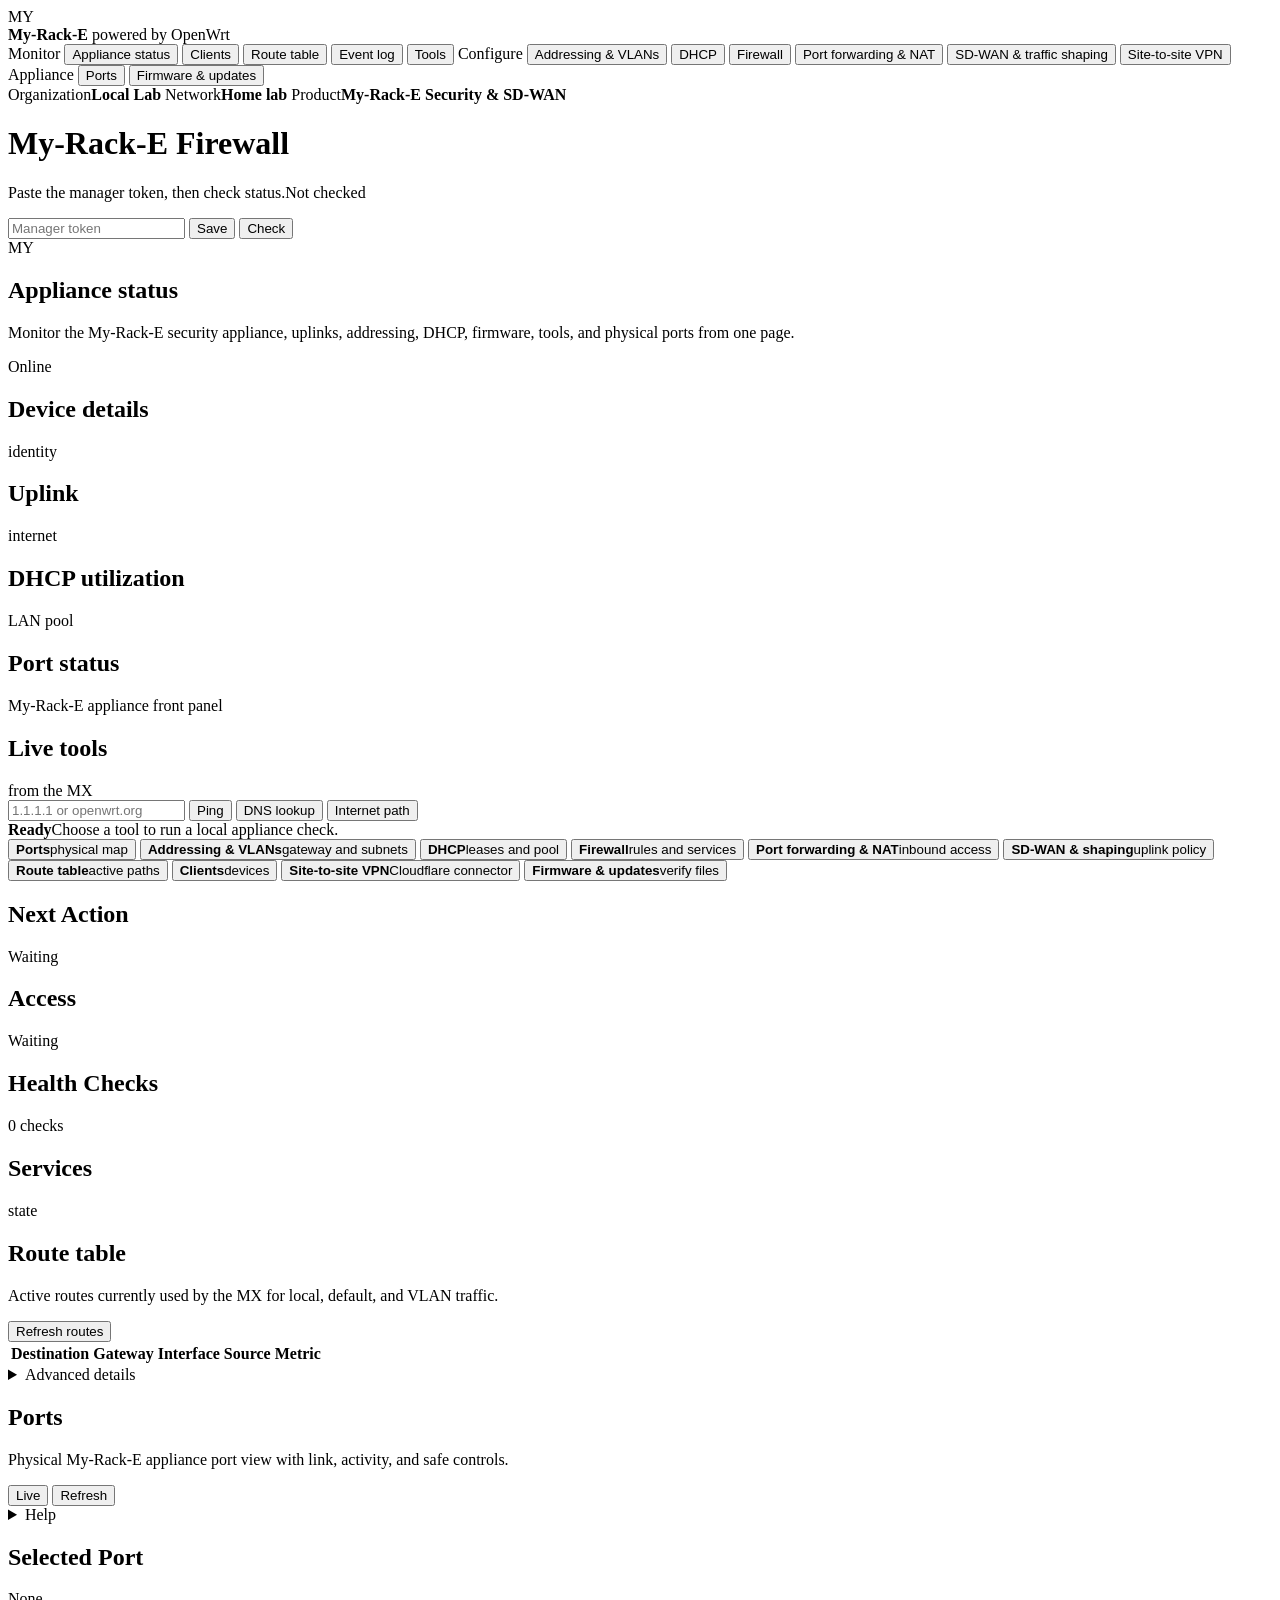
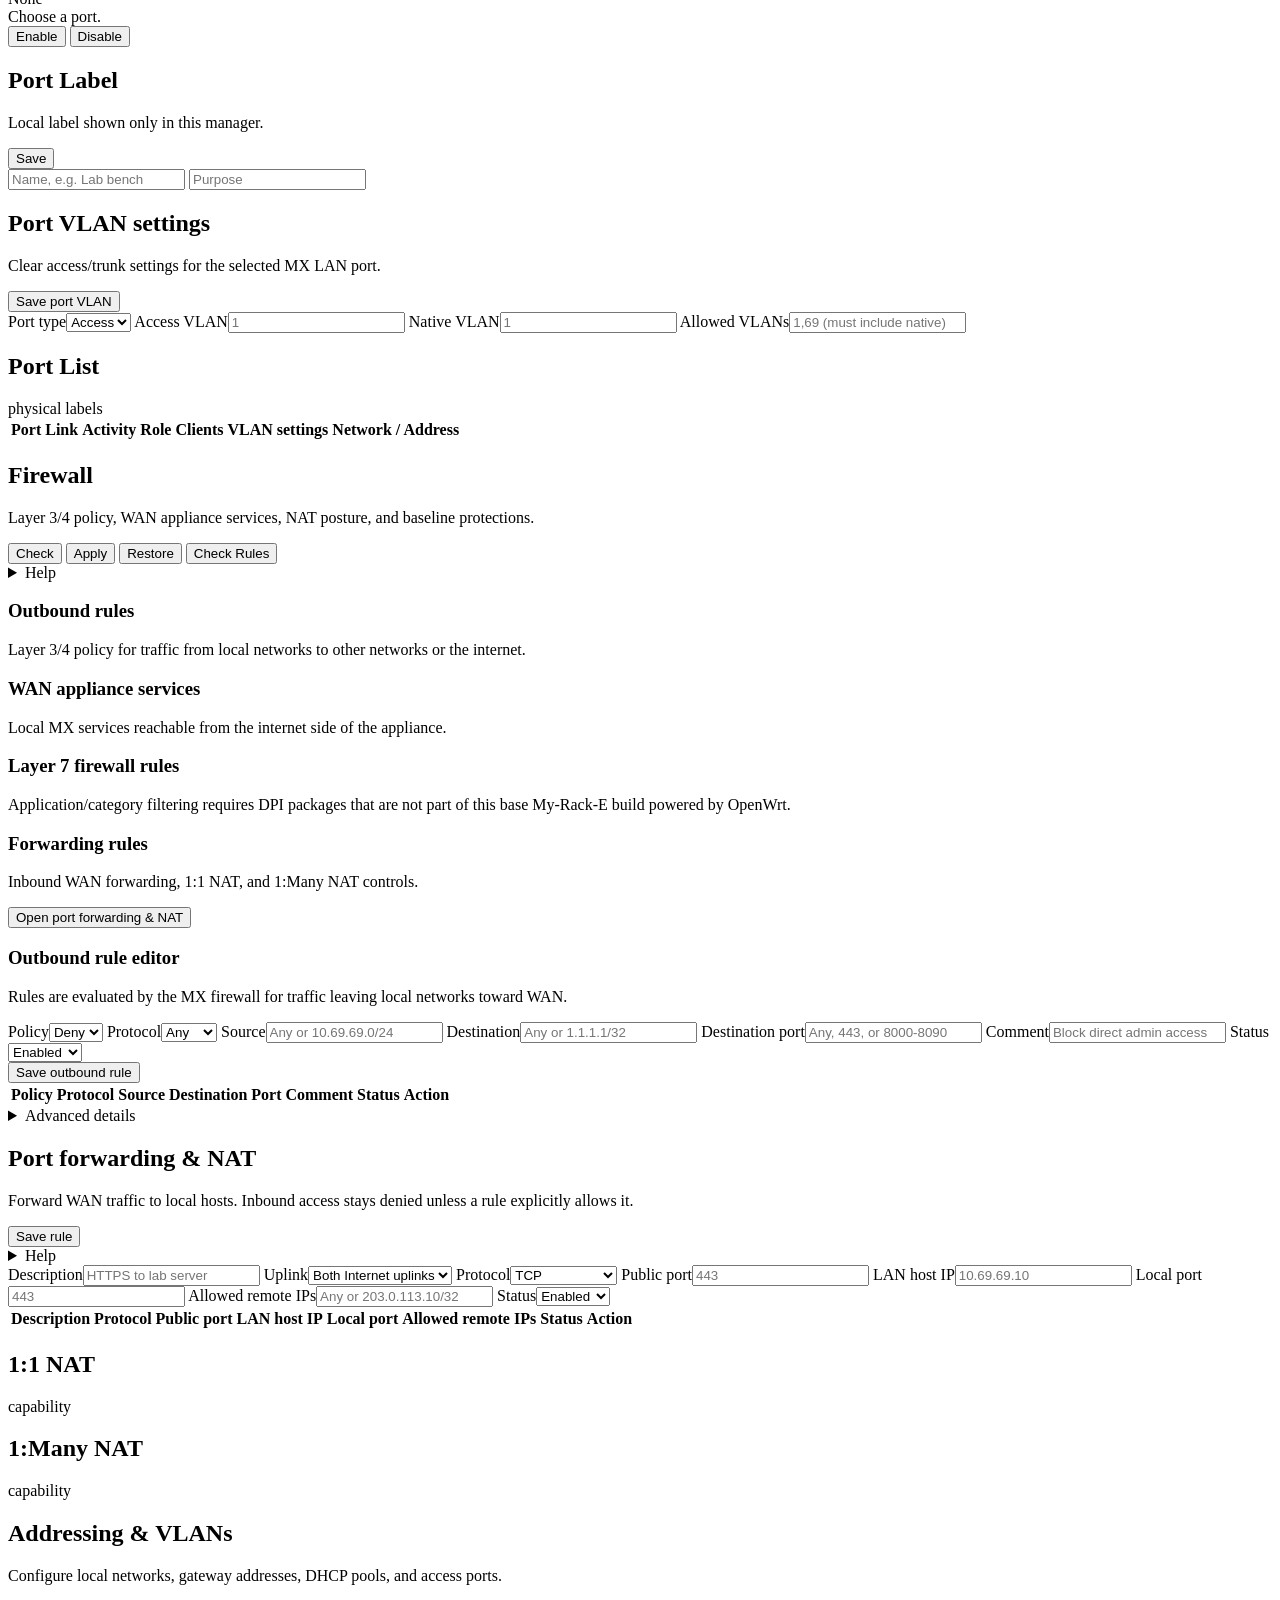
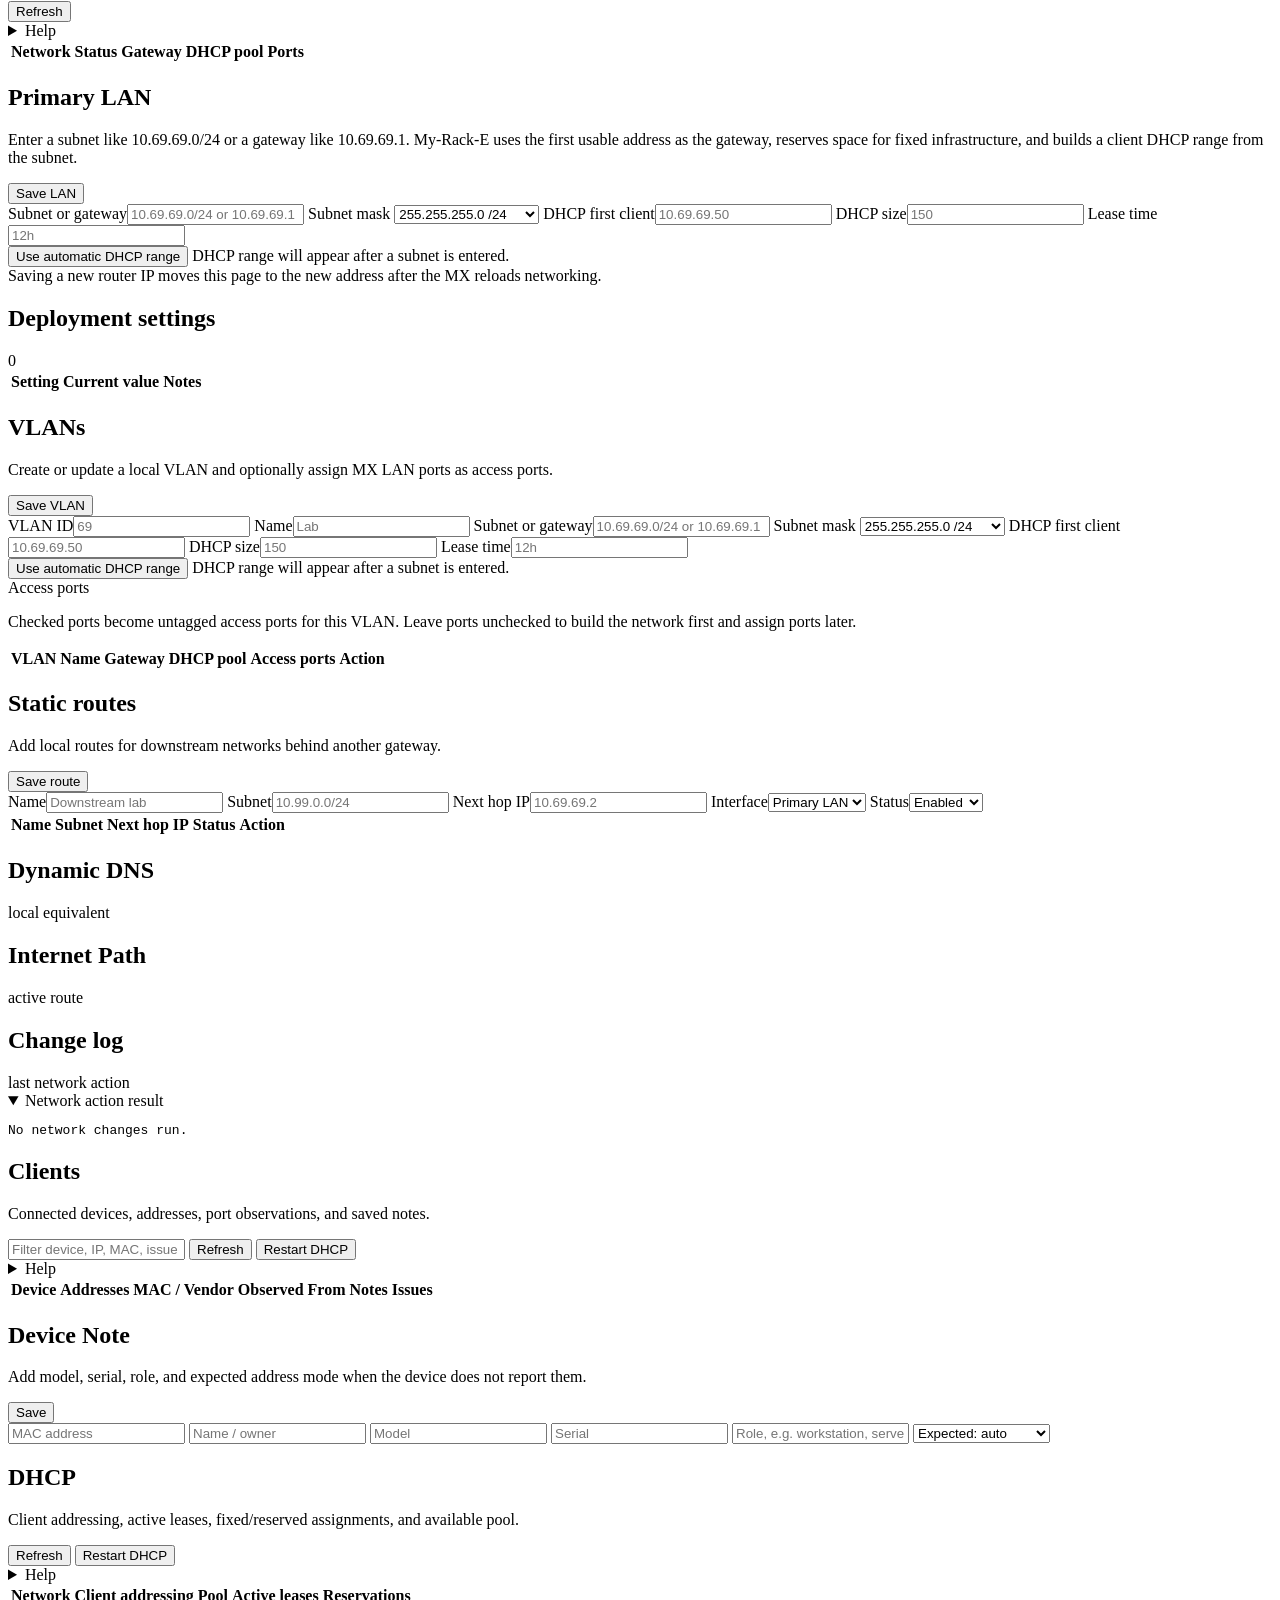
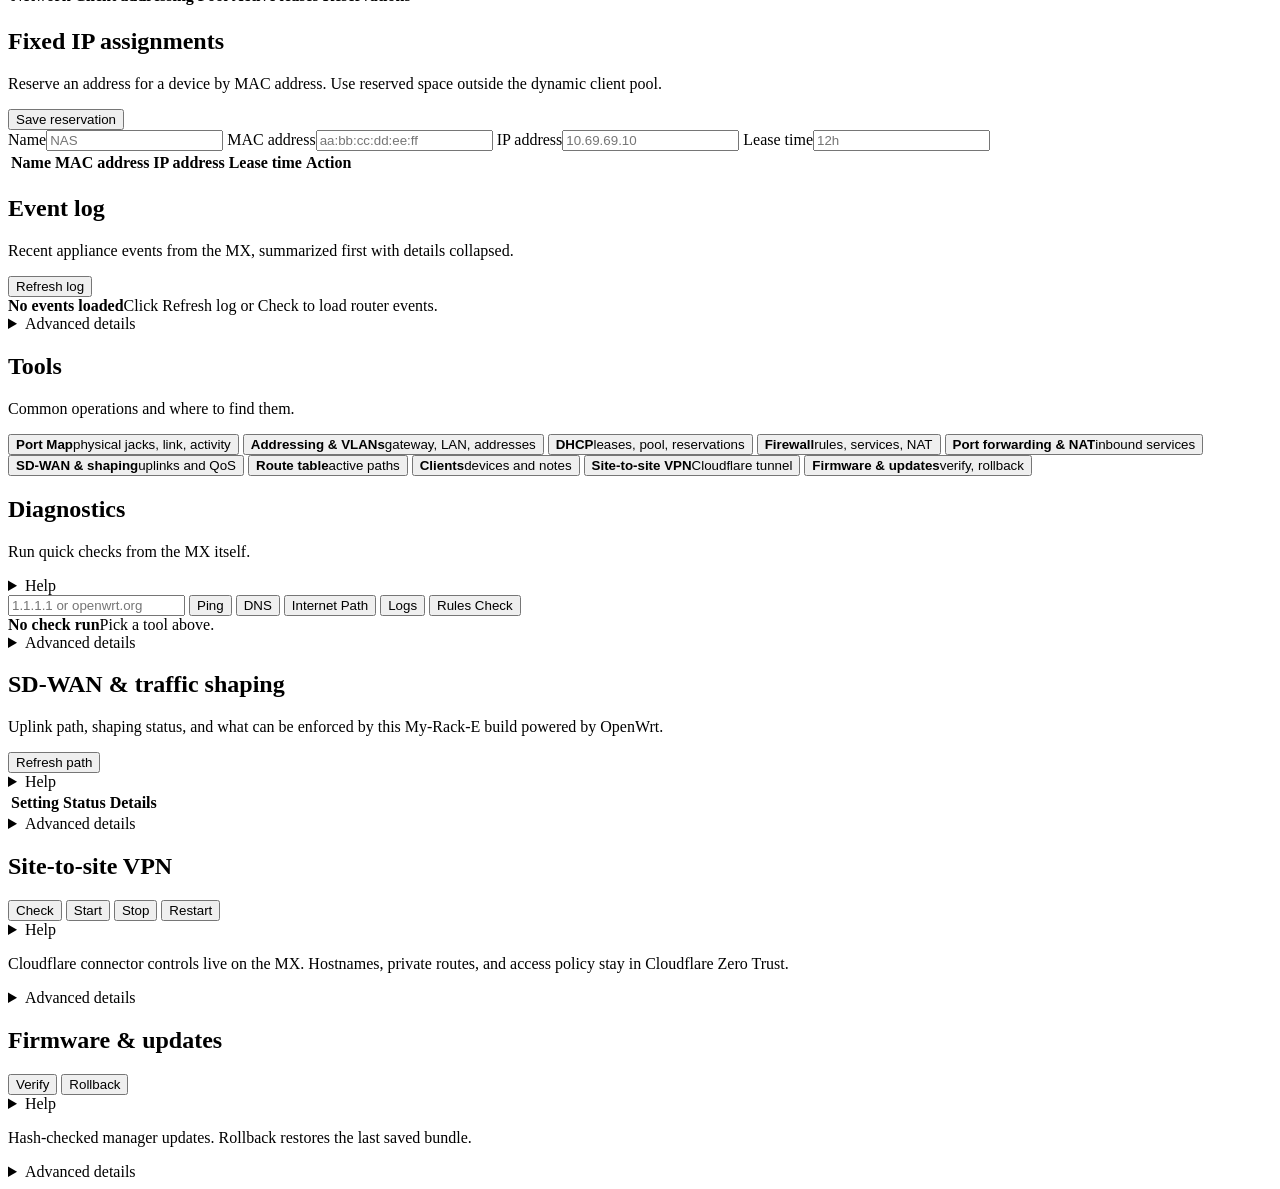
==== router-manager/www/mx65/index.html @ f3bb077c "Add router-hosted dashboard bundle" ====
<!doctype html>
<html lang="en">
  <head>
    <meta charset="utf-8" />
    <meta name="viewport" content="width=device-width, initial-scale=1" />
    <title>My-Rack-E Manager</title>
    <link rel="stylesheet" href="/mx65/styles.css?v=2026.07.28.1" />
  </head>
  <body>
    <div class="shell">
      <aside class="rail">
        <div class="brand">
          <div class="mark">MY</div>
          <div>
            <strong>My-Rack-E</strong>
            <span>powered by OpenWrt</span>
          </div>
        </div>
        <nav>
          <span class="nav-group-label">Monitor</span>
          <button class="nav active" data-panel="overview">Appliance status</button>
          <button class="nav" data-panel="dhcp">Clients</button>
          <button class="nav" data-panel="routeTable">Route table</button>
          <button class="nav" data-panel="eventlog">Event log</button>
          <button class="nav" data-panel="diagnostics">Tools</button>
          <span class="nav-group-label">Configure</span>
          <button class="nav" data-panel="network">Addressing &amp; VLANs</button>
          <button class="nav" data-panel="dhcpConfig">DHCP</button>
          <button class="nav" data-panel="security">Firewall</button>
          <button class="nav" data-panel="nat">Port forwarding &amp; NAT</button>
          <button class="nav" data-panel="traffic">SD-WAN &amp; traffic shaping</button>
          <button class="nav" data-panel="tunnel">Site-to-site VPN</button>
          <span class="nav-group-label">Appliance</span>
          <button class="nav" data-panel="ports">Ports</button>
          <button class="nav" data-panel="manager">Firmware &amp; updates</button>
        </nav>
      </aside>

      <main>
        <header class="topbar">
          <div class="context-stack">
            <div class="context-row" aria-label="Dashboard context">
              <span>Organization</span><strong>Local Lab</strong>
              <span>Network</span><strong>Home lab</strong>
              <span>Product</span><strong>My-Rack-E Security &amp; SD-WAN</strong>
            </div>
            <h1>My-Rack-E Firewall</h1>
            <p><span id="releaseLine">Paste the manager token, then check status.</span><span id="statusMeta">Not checked</span></p>
          </div>
          <div class="auth">
            <input id="tokenInput" type="password" placeholder="Manager token" autocomplete="current-password" />
            <button id="saveTokenBtn">Save</button>
            <button id="refreshBtn" class="primary">Check</button>
          </div>
        </header>

        <section id="toast" class="toast" hidden></section>

        <section class="panel active" data-panel-id="overview">
          <section class="surface appliance-status-head">
            <div class="appliance-identity">
              <div class="appliance-avatar">MY</div>
              <div>
                <h2>Appliance status</h2>
                <p class="note">Monitor the My-Rack-E security appliance, uplinks, addressing, DHCP, firmware, tools, and physical ports from one page.</p>
              </div>
              <span class="status-pill ok">Online</span>
            </div>
          </section>
          <section id="healthGrid" class="health-grid"></section>
          <section class="dashboard-grid">
            <article class="surface">
              <div class="surface-head"><h2>Device details</h2><span>identity</span></div>
              <div id="deviceSummary" class="summary"></div>
            </article>
            <article class="surface">
              <div class="surface-head"><h2>Uplink</h2><span>internet</span></div>
              <div id="uplinkSummary" class="summary"></div>
            </article>
            <article class="surface">
              <div class="surface-head"><h2>DHCP utilization</h2><span>LAN pool</span></div>
              <div id="dhcpUtilization" class="summary"></div>
            </article>
          </section>
          <section class="two-col">
            <article class="surface">
              <div class="surface-head"><h2>Port status</h2><span>My-Rack-E appliance front panel</span></div>
              <div id="dashboardPortStrip" class="mini-port-strip"></div>
            </article>
            <article class="surface">
              <div class="surface-head"><h2>Live tools</h2><span>from the MX</span></div>
              <div class="diag-bar meraki-tools">
                <input id="quickDiagTarget" placeholder="1.1.1.1 or openwrt.org" />
                <button data-diag="ping" data-diag-source="quick">Ping</button>
                <button data-diag="nslookup" data-diag-source="quick">DNS lookup</button>
                <button data-diag="routes" data-diag-source="quick">Internet path</button>
              </div>
              <div id="liveToolsStatus" class="summary">
                <div class="summary-row"><strong>Ready</strong><span>Choose a tool to run a local appliance check.</span></div>
              </div>
            </article>
          </section>
          <section class="quick-actions" aria-label="Common actions">
            <button data-goto-panel="ports"><strong>Ports</strong><span>physical map</span></button>
            <button data-goto-panel="network"><strong>Addressing &amp; VLANs</strong><span>gateway and subnets</span></button>
            <button data-goto-panel="dhcpConfig"><strong>DHCP</strong><span>leases and pool</span></button>
            <button data-goto-panel="security"><strong>Firewall</strong><span>rules and services</span></button>
            <button data-goto-panel="nat"><strong>Port forwarding &amp; NAT</strong><span>inbound access</span></button>
            <button data-goto-panel="traffic"><strong>SD-WAN &amp; shaping</strong><span>uplink policy</span></button>
            <button data-goto-panel="routeTable"><strong>Route table</strong><span>active paths</span></button>
            <button data-goto-panel="dhcp"><strong>Clients</strong><span>devices</span></button>
            <button data-goto-panel="tunnel"><strong>Site-to-site VPN</strong><span>Cloudflare connector</span></button>
            <button data-goto-panel="manager"><strong>Firmware &amp; updates</strong><span>verify files</span></button>
          </section>
          <section class="two-col">
            <article class="surface">
              <div class="surface-head"><h2>Next Action</h2><span id="nextActionScore">Waiting</span></div>
              <div id="nextActionList" class="action-list"></div>
            </article>
            <article class="surface">
              <div class="surface-head"><h2>Access</h2><span id="accessScore">Waiting</span></div>
              <div id="accessGrid" class="trust-list"></div>
            </article>
          </section>
          <section class="two-col">
            <article class="surface">
              <div class="surface-head"><h2>Health Checks</h2><span id="readinessScore">0 checks</span></div>
              <div id="readinessList" class="check-list"></div>
            </article>
            <article class="surface">
              <div class="surface-head"><h2>Services</h2><span>state</span></div>
              <div id="servicesList" class="summary"></div>
            </article>
          </section>
        </section>

        <section class="panel" data-panel-id="routeTable">
          <section class="surface">
            <div class="surface-head">
              <div>
                <h2>Route table</h2>
                <p class="note">Active routes currently used by the MX for local, default, and VLAN traffic.</p>
              </div>
              <button data-diag="routes">Refresh routes</button>
            </div>
            <div id="routeCards" class="health-grid compact"></div>
            <table>
              <thead><tr><th>Destination</th><th>Gateway</th><th>Interface</th><th>Source</th><th>Metric</th></tr></thead>
              <tbody id="routeTableBody"></tbody>
            </table>
            <details class="advanced-box">
              <summary>Advanced details</summary>
              <pre id="routeOutput" class="terminal">No route table loaded.</pre>
            </details>
          </section>
        </section>

        <section class="panel" data-panel-id="ports">
          <section class="surface">
            <div class="surface-head">
              <div>
                <h2>Ports</h2>
                <p class="note">Physical My-Rack-E appliance port view with link, activity, and safe controls.</p>
              </div>
              <div class="button-row">
                <button id="portLiveBtn">Live</button>
                <button id="refreshPortsBtn">Refresh</button>
              </div>
            </div>
            <details class="help-box">
              <summary>Help</summary>
              <p>Green means link is active. Amber means the port is enabled but no cable/link is detected. Select a port to see traffic, clients, address role, and safe enable/disable controls.</p>
            </details>
            <div id="portCards" class="health-grid compact"></div>
            <div id="mxFaceplate" class="mx-faceplate"></div>
            <div id="portMap" class="port-map"></div>
          </section>

          <section class="two-col">
            <article class="surface">
              <div class="surface-head"><h2>Selected Port</h2><span id="selectedPortName">None</span></div>
              <div id="portDetail" class="port-detail">Choose a port.</div>
              <div class="button-row port-actions">
                <button id="portEnableBtn">Enable</button>
                <button id="portDisableBtn">Disable</button>
              </div>
            </article>
            <article class="surface">
              <div class="surface-head">
                <div>
                  <h2>Port Label</h2>
                  <p class="note">Local label shown only in this manager.</p>
                </div>
                <button id="savePortNoteBtn">Save</button>
              </div>
              <div class="device-note-form port-note-form">
                <input id="portNotePort" type="hidden" />
                <input id="portNoteLabel" placeholder="Name, e.g. Lab bench" />
                <input id="portNotePurpose" placeholder="Purpose" />
              </div>
            </article>
          </section>

          <section class="surface">
            <div class="surface-head">
              <div>
                <h2>Port VLAN settings</h2>
                <p class="note">Clear access/trunk settings for the selected MX LAN port.</p>
              </div>
              <button id="savePortVlanBtn" class="primary">Save port VLAN</button>
            </div>
            <div class="config-form wide">
              <label><span>Port type</span><select id="portVlanModeInput"><option value="access">Access</option><option value="trunk">Trunk</option></select></label>
              <label><span>Access VLAN</span><input id="portAccessVlanInput" inputmode="numeric" placeholder="1" /></label>
              <label><span>Native VLAN</span><input id="portNativeVlanInput" inputmode="numeric" placeholder="1" /></label>
              <label><span>Allowed VLANs</span><input id="portAllowedVlansInput" placeholder="1,69 (must include native)" /></label>
            </div>
            <div id="portVlanSummary" class="summary"></div>
          </section>

          <section class="surface">
            <div class="surface-head"><h2>Port List</h2><span>physical labels</span></div>
            <table>
              <thead><tr><th>Port</th><th>Link</th><th>Activity</th><th>Role</th><th>Clients</th><th>VLAN settings</th><th>Network / Address</th></tr></thead>
              <tbody id="portTable"></tbody>
            </table>
          </section>
        </section>

        <section class="panel" data-panel-id="security">
          <section class="surface">
            <div class="surface-head">
              <div>
                <h2>Firewall</h2>
                <p class="note">Layer 3/4 policy, WAN appliance services, NAT posture, and baseline protections.</p>
              </div>
              <div class="button-row">
                <button id="securityStatusBtn">Check</button>
                <button id="securityApplyBtn" class="primary">Apply</button>
                <button id="securityRollbackBtn">Restore</button>
                <button data-diag="firewall-check">Check Rules</button>
              </div>
            </div>
            <details class="help-box">
              <summary>Help</summary>
              <p>Outbound policy, WAN appliance services, and forwarding exposure are grouped together. LAN management remains available while unsolicited internet access is blocked.</p>
            </details>
            <div id="securityCards" class="health-grid compact"></div>
            <div class="settings-stack">
              <section class="setting-section">
                <div><h3>Outbound rules</h3><p>Layer 3/4 policy for traffic from local networks to other networks or the internet.</p></div>
                <div id="firewallOutbound" class="setting-body"></div>
              </section>
              <section class="setting-section">
                <div><h3>WAN appliance services</h3><p>Local MX services reachable from the internet side of the appliance.</p></div>
                <div id="firewallWanServices" class="setting-body"></div>
              </section>
              <section class="setting-section">
                <div><h3>Layer 7 firewall rules</h3><p>Application/category filtering requires DPI packages that are not part of this base My-Rack-E build powered by OpenWrt.</p></div>
                <div id="firewallLayer7" class="setting-body"></div>
              </section>
              <section class="setting-section">
                <div><h3>Forwarding rules</h3><p>Inbound WAN forwarding, 1:1 NAT, and 1:Many NAT controls.</p></div>
                <div class="setting-body"><button data-goto-panel="nat">Open port forwarding &amp; NAT</button></div>
              </section>
            </div>
            <section class="setting-section">
              <div>
                <h3>Outbound rule editor</h3>
                <p>Rules are evaluated by the MX firewall for traffic leaving local networks toward WAN.</p>
              </div>
              <div class="setting-body">
                <div class="config-form wide">
                  <input id="outboundRuleIdInput" type="hidden" />
                  <label><span>Policy</span><select id="outboundPolicyInput"><option value="deny">Deny</option><option value="allow">Allow</option></select></label>
                  <label><span>Protocol</span><select id="outboundProtocolInput"><option value="any">Any</option><option value="tcp">TCP</option><option value="udp">UDP</option><option value="icmp">ICMP</option></select></label>
                  <label><span>Source</span><input id="outboundSourceInput" placeholder="Any or 10.69.69.0/24" /></label>
                  <label><span>Destination</span><input id="outboundDestinationInput" placeholder="Any or 1.1.1.1/32" /></label>
                  <label><span>Destination port</span><input id="outboundDestPortInput" placeholder="Any, 443, or 8000-8090" /></label>
                  <label><span>Comment</span><input id="outboundCommentInput" placeholder="Block direct admin access" /></label>
                  <label><span>Status</span><select id="outboundEnabledInput"><option value="1">Enabled</option><option value="0">Disabled</option></select></label>
                </div>
                <div class="button-row"><button id="saveOutboundRuleBtn" class="primary">Save outbound rule</button></div>
                <table>
                  <thead><tr><th>Policy</th><th>Protocol</th><th>Source</th><th>Destination</th><th>Port</th><th>Comment</th><th>Status</th><th>Action</th></tr></thead>
                  <tbody id="outboundRuleTable"></tbody>
                </table>
              </div>
            </section>
            <div id="securityList" class="trust-list security-list"></div>
            <details class="advanced-box">
              <summary>Advanced details</summary>
              <pre id="securityOutput" class="terminal">No security check loaded.</pre>
            </details>
          </section>
        </section>

        <section class="panel" data-panel-id="nat">
          <section class="surface">
            <div class="surface-head">
              <div>
                <h2>Port forwarding &amp; NAT</h2>
                <p class="note">Forward WAN traffic to local hosts. Inbound access stays denied unless a rule explicitly allows it.</p>
              </div>
              <button id="saveForwardBtn" class="primary">Save rule</button>
            </div>
            <details class="help-box">
              <summary>Help</summary>
              <p>Port forwarding listens on the MX WAN address and sends matching traffic to a fixed LAN host. Use a fixed IP assignment or reserved address space before exposing a service.</p>
            </details>
            <div id="natCards" class="health-grid compact"></div>
            <div class="config-form wide">
              <input id="forwardIdInput" type="hidden" />
              <label><span>Description</span><input id="forwardDescriptionInput" placeholder="HTTPS to lab server" /></label>
              <label><span>Uplink</span><select id="forwardUplinkInput"><option value="both">Both Internet uplinks</option></select></label>
              <label><span>Protocol</span><select id="forwardProtocolInput"><option value="tcp">TCP</option><option value="udp">UDP</option><option value="tcpudp">TCP and UDP</option></select></label>
              <label><span>Public port</span><input id="forwardPublicPortInput" inputmode="numeric" placeholder="443" /></label>
              <label><span>LAN host IP</span><input id="forwardLanIpInput" inputmode="decimal" placeholder="10.69.69.10" /></label>
              <label><span>Local port</span><input id="forwardLocalPortInput" inputmode="numeric" placeholder="443" /></label>
              <label><span>Allowed remote IPs</span><input id="forwardAllowedIpsInput" placeholder="Any or 203.0.113.10/32" /></label>
              <label><span>Status</span><select id="forwardEnabledInput"><option value="1">Enabled</option><option value="0">Disabled</option></select></label>
            </div>
            <table>
              <thead><tr><th>Description</th><th>Protocol</th><th>Public port</th><th>LAN host IP</th><th>Local port</th><th>Allowed remote IPs</th><th>Status</th><th>Action</th></tr></thead>
              <tbody id="forwardTable"></tbody>
            </table>
          </section>

          <section class="two-col">
            <article class="surface">
              <div class="surface-head"><h2>1:1 NAT</h2><span>capability</span></div>
              <div id="oneToOneNatStatus" class="summary"></div>
            </article>
            <article class="surface">
              <div class="surface-head"><h2>1:Many NAT</h2><span>capability</span></div>
              <div id="oneToManyNatStatus" class="summary"></div>
            </article>
          </section>
        </section>

        <section class="panel" data-panel-id="network">
          <section class="surface">
            <div class="surface-head">
              <div>
                <h2>Addressing &amp; VLANs</h2>
                <p class="note">Configure local networks, gateway addresses, DHCP pools, and access ports.</p>
              </div>
              <div class="button-row">
                <button id="refreshNetworkBtn">Refresh</button>
              </div>
            </div>
            <details class="help-box">
              <summary>Help</summary>
              <p>Primary LAN is the management network for this MX. VLANs create additional local networks and can place selected LAN ports into those networks as access ports. Keep at least one LAN port on Primary LAN so you can still reach the manager.</p>
            </details>
            <div id="addressingCards" class="health-grid compact"></div>
            <table>
              <thead><tr><th>Network</th><th>Status</th><th>Gateway</th><th>DHCP pool</th><th>Ports</th></tr></thead>
              <tbody id="interfacesTable"></tbody>
            </table>
          </section>

          <section class="two-col">
            <article class="surface">
              <div class="surface-head">
                <div>
                  <h2>Primary LAN</h2>
                  <p class="note">Enter a subnet like 10.69.69.0/24 or a gateway like 10.69.69.1. My-Rack-E uses the first usable address as the gateway, reserves space for fixed infrastructure, and builds a client DHCP range from the subnet.</p>
                </div>
                <button id="saveLanBtn" class="primary">Save LAN</button>
              </div>
              <div class="config-form">
                <label><span>Subnet or gateway</span><input id="lanIpInput" inputmode="decimal" placeholder="10.69.69.0/24 or 10.69.69.1" /></label>
                <label><span>Subnet mask</span>
                  <select id="lanMaskInput">
                    <option value="255.255.255.0">255.255.255.0 /24</option>
                    <option value="255.255.0.0">255.255.0.0 /16</option>
                    <option value="255.255.252.0">255.255.252.0 /22</option>
                    <option value="255.255.255.128">255.255.255.128 /25</option>
                    <option value="255.255.255.192">255.255.255.192 /26</option>
                  </select>
                </label>
                <label><span>DHCP first client</span><input id="lanDhcpStartInput" inputmode="decimal" placeholder="10.69.69.50" /></label>
                <label><span>DHCP size</span><input id="lanDhcpLimitInput" inputmode="numeric" placeholder="150" /></label>
                <label><span>Lease time</span><input id="lanLeaseInput" placeholder="12h" /></label>
              </div>
              <div class="dhcp-plan-row">
                <button id="lanAutoDhcpBtn" type="button">Use automatic DHCP range</button>
                <span id="lanDhcpPreview" class="dhcp-preview">DHCP range will appear after a subnet is entered.</span>
              </div>
              <div id="lanChangeNotice" class="config-notice">Saving a new router IP moves this page to the new address after the MX reloads networking.</div>
            </article>

            <article class="surface">
              <div class="surface-head"><h2>Deployment settings</h2><span id="interfaceCount">0</span></div>
              <table>
                <thead><tr><th>Setting</th><th>Current value</th><th>Notes</th></tr></thead>
                <tbody id="deploymentTable"></tbody>
              </table>
            </article>
          </section>

          <section class="surface">
            <div class="surface-head">
              <div>
                <h2>VLANs</h2>
                <p class="note">Create or update a local VLAN and optionally assign MX LAN ports as access ports.</p>
              </div>
              <button id="saveVlanBtn" class="primary">Save VLAN</button>
            </div>
            <div id="vlanCards" class="health-grid compact"></div>
            <div class="vlan-editor">
              <div class="config-form">
                <label><span>VLAN ID</span><input id="vlanIdInput" inputmode="numeric" placeholder="69" /></label>
                <label><span>Name</span><input id="vlanNameInput" placeholder="Lab" /></label>
                <label><span>Subnet or gateway</span><input id="vlanIpInput" inputmode="decimal" placeholder="10.69.69.0/24 or 10.69.69.1" /></label>
                <label><span>Subnet mask</span>
                  <select id="vlanMaskInput">
                    <option value="255.255.255.0">255.255.255.0 /24</option>
                    <option value="255.255.0.0">255.255.0.0 /16</option>
                    <option value="255.255.252.0">255.255.252.0 /22</option>
                    <option value="255.255.255.128">255.255.255.128 /25</option>
                    <option value="255.255.255.192">255.255.255.192 /26</option>
                  </select>
                </label>
                <label><span>DHCP first client</span><input id="vlanDhcpStartInput" inputmode="decimal" placeholder="10.69.69.50" /></label>
                <label><span>DHCP size</span><input id="vlanDhcpLimitInput" inputmode="numeric" placeholder="150" /></label>
                <label><span>Lease time</span><input id="vlanLeaseInput" placeholder="12h" /></label>
              </div>
              <div class="dhcp-plan-row">
                <button id="vlanAutoDhcpBtn" type="button">Use automatic DHCP range</button>
                <span id="vlanDhcpPreview" class="dhcp-preview">DHCP range will appear after a subnet is entered.</span>
              </div>
              <div>
                <div class="field-label">Access ports</div>
                <div id="vlanPortPicker" class="port-picker"></div>
                <p class="note">Checked ports become untagged access ports for this VLAN. Leave ports unchecked to build the network first and assign ports later.</p>
              </div>
            </div>
            <table>
              <thead><tr><th>VLAN</th><th>Name</th><th>Gateway</th><th>DHCP pool</th><th>Access ports</th><th>Action</th></tr></thead>
              <tbody id="vlanTable"></tbody>
            </table>
          </section>

          <section class="two-col">
            <article class="surface">
              <div class="surface-head">
                <div>
                  <h2>Static routes</h2>
                  <p class="note">Add local routes for downstream networks behind another gateway.</p>
                </div>
                <button id="saveRouteBtn" class="primary">Save route</button>
              </div>
              <div class="config-form">
                <input id="routeIdInput" type="hidden" />
                <label><span>Name</span><input id="routeNameInput" placeholder="Downstream lab" /></label>
                <label><span>Subnet</span><input id="routeSubnetInput" placeholder="10.99.0.0/24" /></label>
                <label><span>Next hop IP</span><input id="routeGatewayInput" inputmode="decimal" placeholder="10.69.69.2" /></label>
                <label><span>Interface</span><select id="routeInterfaceInput"><option value="lan">Primary LAN</option></select></label>
                <label><span>Status</span><select id="routeEnabledInput"><option value="1">Enabled</option><option value="0">Disabled</option></select></label>
              </div>
              <table>
                <thead><tr><th>Name</th><th>Subnet</th><th>Next hop IP</th><th>Status</th><th>Action</th></tr></thead>
                <tbody id="staticRouteTable"></tbody>
              </table>
            </article>
            <article class="surface">
              <div class="surface-head"><h2>Dynamic DNS</h2><span>local equivalent</span></div>
              <div id="dynamicDnsStatus" class="summary"></div>
            </article>
          </section>

          <section class="surface">
            <div class="surface-head"><h2>Internet Path</h2><span>active route</span></div>
            <div id="routesOutput" class="summary"></div>
          </section>
          <section class="surface">
            <div class="surface-head"><h2>Change log</h2><span>last network action</span></div>
            <details class="advanced-box" open>
              <summary>Network action result</summary>
              <pre id="networkOutput" class="terminal">No network changes run.</pre>
            </details>
          </section>
        </section>

        <section class="panel" data-panel-id="dhcp">
          <section class="surface">
            <div class="surface-head">
              <div>
                <h2>Clients</h2>
                <p class="note">Connected devices, addresses, port observations, and saved notes.</p>
              </div>
              <div class="button-row">
                <input id="deviceFilter" placeholder="Filter device, IP, MAC, issue" />
                <button id="refreshDevicesBtn">Refresh</button>
                <button data-service="dnsmasq" data-action="restart">Restart DHCP</button>
              </div>
            </div>
            <details class="help-box">
              <summary>Help</summary>
              <p>Clients are built from DHCP, neighbor records, port learning, and your saved notes. Add model/serial when a device does not report them.</p>
            </details>
            <div id="deviceCards" class="health-grid compact"></div>
            <table>
              <thead><tr><th>Device</th><th>Addresses</th><th>MAC / Vendor</th><th>Observed From</th><th>Notes</th><th>Issues</th></tr></thead>
              <tbody id="deviceTable"></tbody>
            </table>
          </section>
          <section class="surface">
            <div class="surface-head">
              <div>
                <h2>Device Note</h2>
                <p class="note">Add model, serial, role, and expected address mode when the device does not report them.</p>
              </div>
              <button id="saveDeviceNoteBtn">Save</button>
            </div>
            <div class="device-note-form">
              <input id="noteMac" placeholder="MAC address" />
              <input id="noteLabel" placeholder="Name / owner" />
              <input id="noteModel" placeholder="Model" />
              <input id="noteSerial" placeholder="Serial" />
              <input id="noteRole" placeholder="Role, e.g. workstation, server, phone" />
              <select id="noteExpected">
                <option value="auto">Expected: auto</option>
                <option value="dhcp">Expected: DHCP</option>
                <option value="reserved">Expected: reserved</option>
                <option value="manual">Expected: manual</option>
              </select>
            </div>
          </section>
        </section>

        <section class="panel" data-panel-id="dhcpConfig">
          <section class="surface">
            <div class="surface-head">
              <div>
                <h2>DHCP</h2>
                <p class="note">Client addressing, active leases, fixed/reserved assignments, and available pool.</p>
              </div>
              <div class="button-row">
                <button id="refreshDhcpConfigBtn">Refresh</button>
                <button data-service="dnsmasq" data-action="restart">Restart DHCP</button>
              </div>
            </div>
            <details class="help-box">
              <summary>Help</summary>
              <p>This page keeps DHCP pool settings, lease counts, and reservation posture in one configure view.</p>
            </details>
            <div id="dhcpConfigCards" class="health-grid compact"></div>
            <table>
              <thead><tr><th>Network</th><th>Client addressing</th><th>Pool</th><th>Active leases</th><th>Reservations</th></tr></thead>
              <tbody id="dhcpConfigTable"></tbody>
            </table>
          </section>
          <section class="surface">
            <div class="surface-head">
              <div>
                <h2>Fixed IP assignments</h2>
                <p class="note">Reserve an address for a device by MAC address. Use reserved space outside the dynamic client pool.</p>
              </div>
              <button id="saveReservationBtn" class="primary">Save reservation</button>
            </div>
            <div class="config-form wide">
              <label><span>Name</span><input id="reservationNameInput" placeholder="NAS" /></label>
              <label><span>MAC address</span><input id="reservationMacInput" placeholder="aa:bb:cc:dd:ee:ff" /></label>
              <label><span>IP address</span><input id="reservationIpInput" inputmode="decimal" placeholder="10.69.69.10" /></label>
              <label><span>Lease time</span><input id="reservationLeaseInput" placeholder="12h" /></label>
            </div>
            <table>
              <thead><tr><th>Name</th><th>MAC address</th><th>IP address</th><th>Lease time</th><th>Action</th></tr></thead>
              <tbody id="reservationTable"></tbody>
            </table>
          </section>
        </section>

        <section class="panel" data-panel-id="eventlog">
          <section class="surface">
            <div class="surface-head">
              <div>
                <h2>Event log</h2>
                <p class="note">Recent appliance events from the MX, summarized first with details collapsed.</p>
              </div>
              <button data-diag="logs">Refresh log</button>
            </div>
            <div id="eventLogSummary" class="summary">
              <div class="summary-row"><strong>No events loaded</strong><span>Click Refresh log or Check to load router events.</span></div>
            </div>
            <details class="advanced-box">
              <summary>Advanced details</summary>
              <pre id="eventLogOutput" class="terminal">No event log loaded.</pre>
            </details>
          </section>
        </section>

        <section class="panel" data-panel-id="diagnostics">
          <section class="surface">
            <div class="surface-head">
              <div>
                <h2>Tools</h2>
                <p class="note">Common operations and where to find them.</p>
              </div>
            </div>
            <div class="tool-grid">
              <button data-goto-panel="ports"><strong>Port Map</strong><span>physical jacks, link, activity</span></button>
              <button data-goto-panel="network"><strong>Addressing &amp; VLANs</strong><span>gateway, LAN, addresses</span></button>
              <button data-goto-panel="dhcpConfig"><strong>DHCP</strong><span>leases, pool, reservations</span></button>
              <button data-goto-panel="security"><strong>Firewall</strong><span>rules, services, NAT</span></button>
              <button data-goto-panel="nat"><strong>Port forwarding &amp; NAT</strong><span>inbound services</span></button>
              <button data-goto-panel="traffic"><strong>SD-WAN &amp; shaping</strong><span>uplinks and QoS</span></button>
              <button data-goto-panel="routeTable"><strong>Route table</strong><span>active paths</span></button>
              <button data-goto-panel="dhcp"><strong>Clients</strong><span>devices and notes</span></button>
              <button data-goto-panel="tunnel"><strong>Site-to-site VPN</strong><span>Cloudflare tunnel</span></button>
              <button data-goto-panel="manager"><strong>Firmware &amp; updates</strong><span>verify, rollback</span></button>
            </div>
          </section>
          <section class="surface">
            <div class="surface-head">
              <div>
                <h2>Diagnostics</h2>
                <p class="note">Run quick checks from the MX itself.</p>
              </div>
            </div>
            <details class="help-box">
              <summary>Help</summary>
              <p>Ping tests basic reachability. DNS checks router name resolution. Routes shows how traffic leaves the MX. Logs show recent router events.</p>
            </details>
            <div class="diag-bar">
              <input id="diagTarget" placeholder="1.1.1.1 or openwrt.org" />
              <button data-diag="ping">Ping</button>
              <button data-diag="nslookup">DNS</button>
              <button data-diag="routes">Internet Path</button>
              <button data-diag="logs">Logs</button>
              <button data-diag="firewall-check">Rules Check</button>
            </div>
            <div id="diagSummary" class="summary">
              <div class="summary-row"><strong>No check run</strong><span>Pick a tool above.</span></div>
            </div>
            <details class="advanced-box">
              <summary>Advanced details</summary>
              <pre id="diagOutput" class="terminal">No diagnostic output.</pre>
            </details>
          </section>
        </section>

        <section class="panel" data-panel-id="traffic">
          <section class="surface">
            <div class="surface-head">
              <div>
                <h2>SD-WAN &amp; traffic shaping</h2>
                <p class="note">Uplink path, shaping status, and what can be enforced by this My-Rack-E build powered by OpenWrt.</p>
              </div>
              <button data-diag="routes">Refresh path</button>
            </div>
            <details class="help-box">
              <summary>Help</summary>
              <p>This appliance exposes WAN path and OpenWrt-powered shaping state. Remote connector health is represented by Cloudflare tunnel status on the Site-to-site VPN page.</p>
            </details>
            <div id="trafficCards" class="health-grid compact"></div>
            <table>
              <thead><tr><th>Setting</th><th>Status</th><th>Details</th></tr></thead>
              <tbody id="trafficTable"></tbody>
            </table>
            <details class="advanced-box">
              <summary>Advanced details</summary>
              <pre id="trafficOutput" class="terminal">No traffic shaping status loaded.</pre>
            </details>
          </section>
        </section>

        <section class="panel" data-panel-id="tunnel">
          <section class="surface">
            <div class="surface-head">
              <h2>Site-to-site VPN</h2>
              <div class="button-row">
                <button id="tunnelStatusBtn">Check</button>
                <button data-service="cloudflared" data-action="start">Start</button>
                <button data-service="cloudflared" data-action="stop">Stop</button>
                <button data-service="cloudflared" data-action="restart">Restart</button>
              </div>
            </div>
            <details class="help-box">
              <summary>Help</summary>
              <p>Cloudflare runs as an outbound connector on the MX. Public hostnames, private routes, and access policy are still controlled in Cloudflare Zero Trust.</p>
            </details>
            <p class="note">Cloudflare connector controls live on the MX. Hostnames, private routes, and access policy stay in Cloudflare Zero Trust.</p>
            <div id="tunnelCards" class="health-grid compact"></div>
            <details class="advanced-box">
              <summary>Advanced details</summary>
              <pre id="tunnelOutput" class="terminal">No Cloudflare status.</pre>
            </details>
          </section>
        </section>

        <section class="panel" data-panel-id="manager">
          <section class="surface">
            <div class="surface-head">
              <h2>Firmware &amp; updates</h2>
              <div class="button-row">
                <button id="managerStatusBtn">Verify</button>
                <button id="managerRollbackBtn">Rollback</button>
              </div>
            </div>
            <details class="help-box">
              <summary>Help</summary>
              <p>Verify checks every managed file against its installed hash. Rollback restores the last manager bundle saved before an update.</p>
            </details>
            <p class="note">Hash-checked manager updates. Rollback restores the last saved bundle.</p>
            <div id="managerCards" class="health-grid compact"></div>
            <details class="advanced-box">
              <summary>Advanced details</summary>
              <pre id="managerOutput" class="terminal">No update check.</pre>
            </details>
          </section>
        </section>

        <section id="advancedData" hidden>
          <input id="firewallFilter" />
          <table><tbody id="firewallTable"></tbody></table>
          <input id="dhcpFilter" />
          <table><tbody id="dhcpTable"></tbody></table>
          <input id="uciFilter" />
          <table><tbody id="uciTable"></tbody></table>
          <pre id="ifstatusOutput"></pre>
          <pre id="logOutput"></pre>
        </section>
      </main>
    </div>

    <script src="/mx65/app.js?v=2026.07.28.1"></script>
</body>
</html>
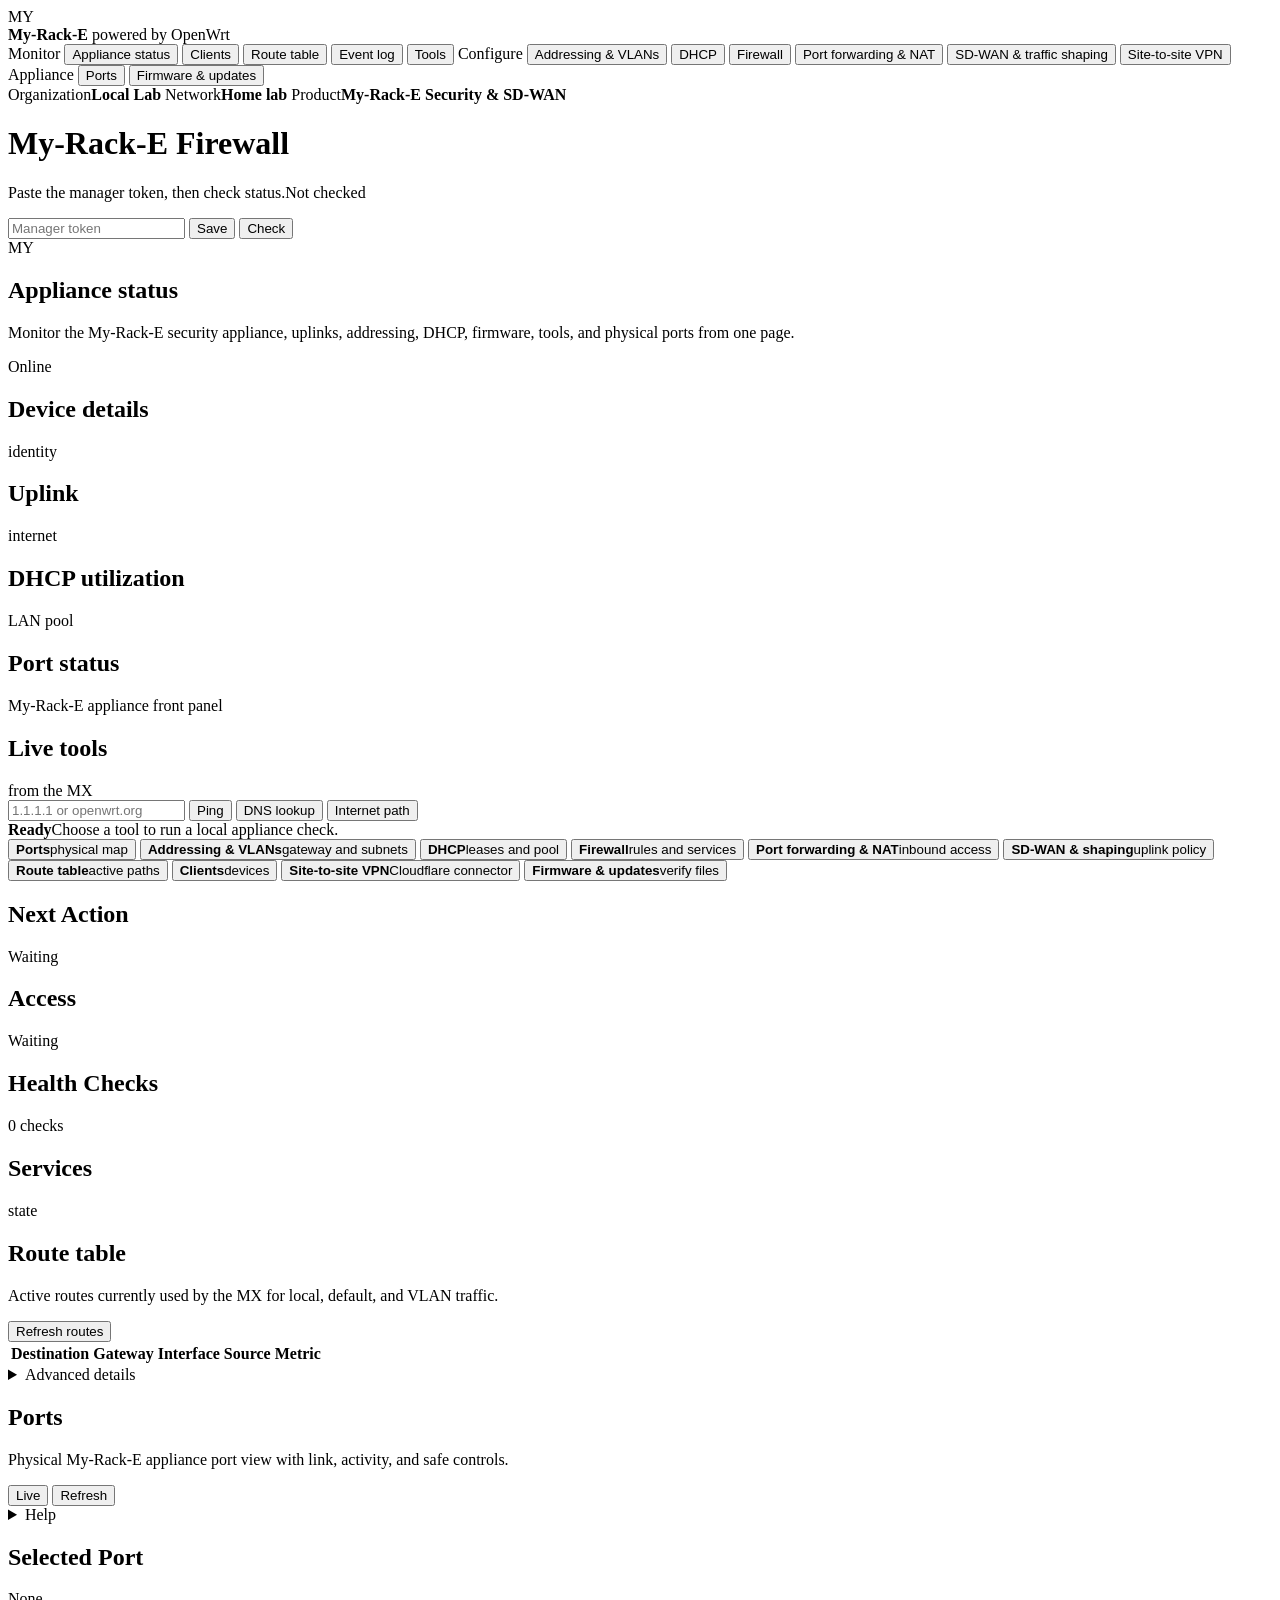
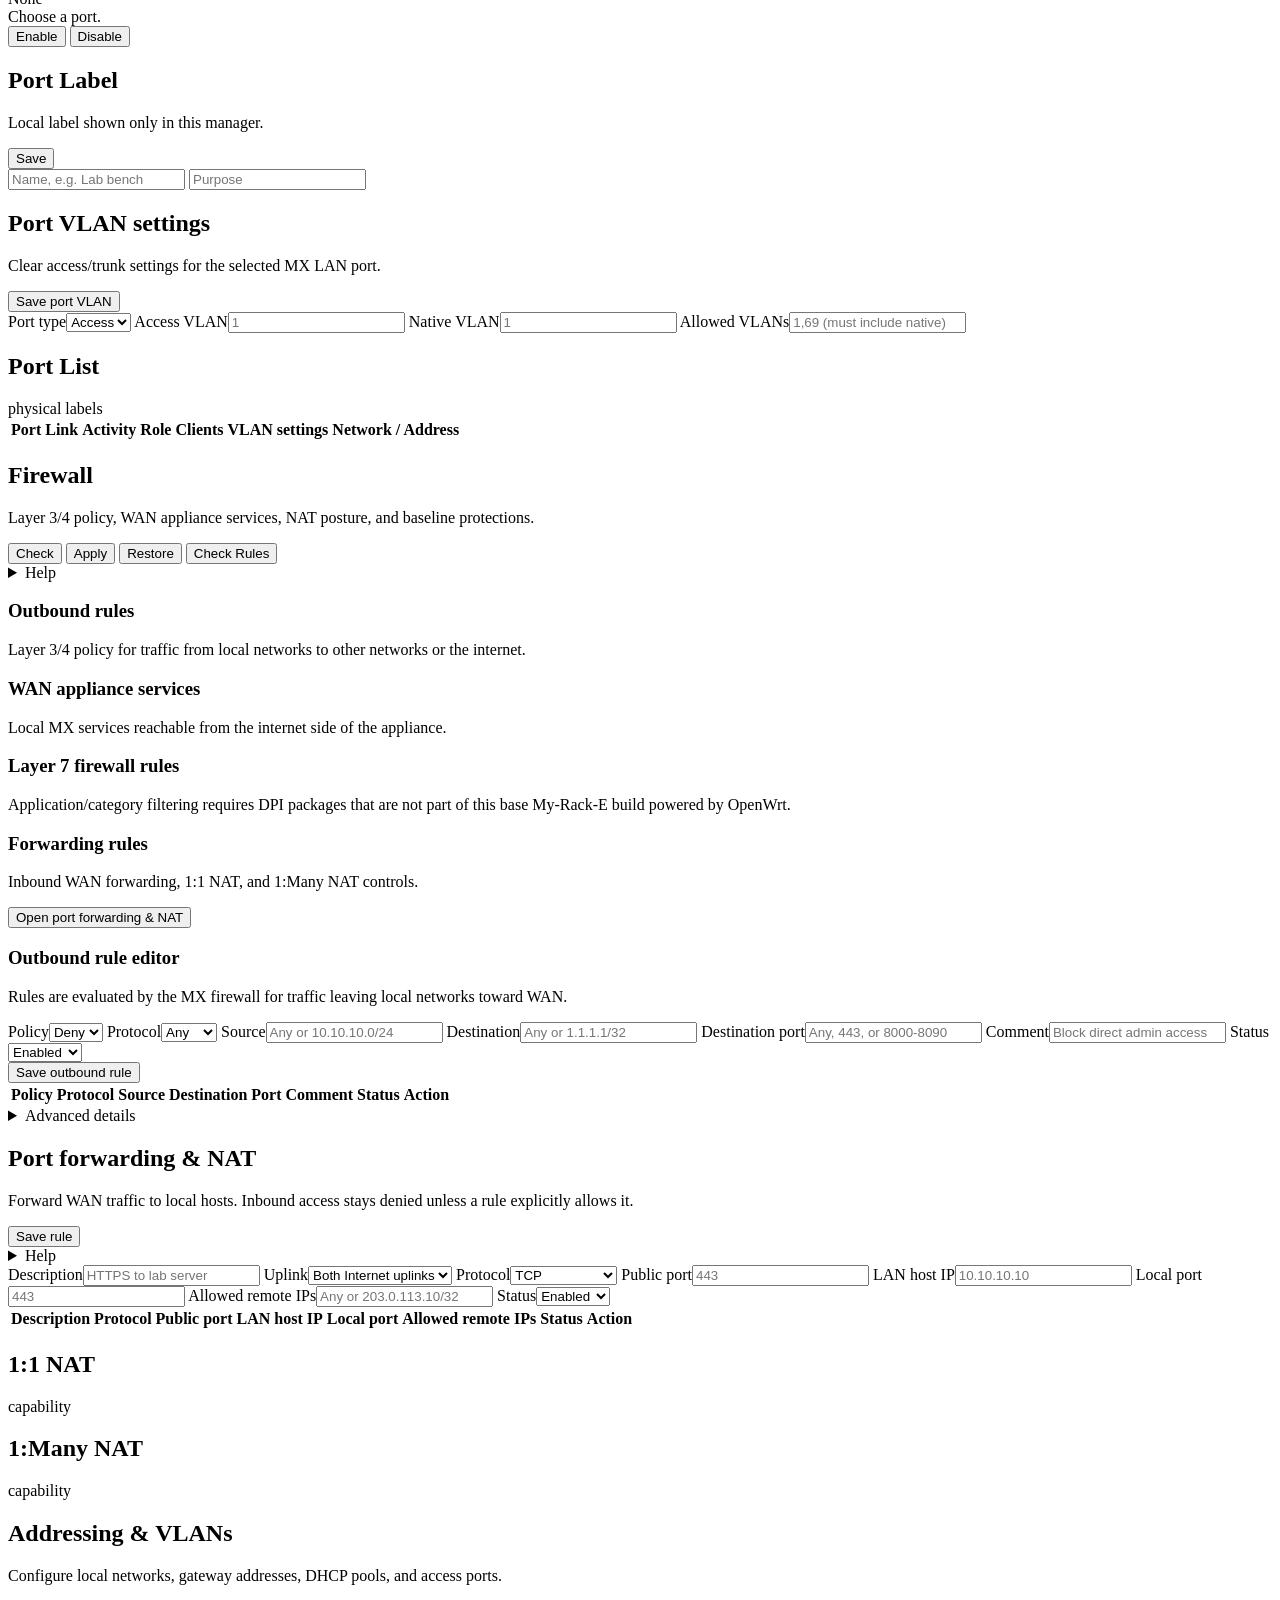
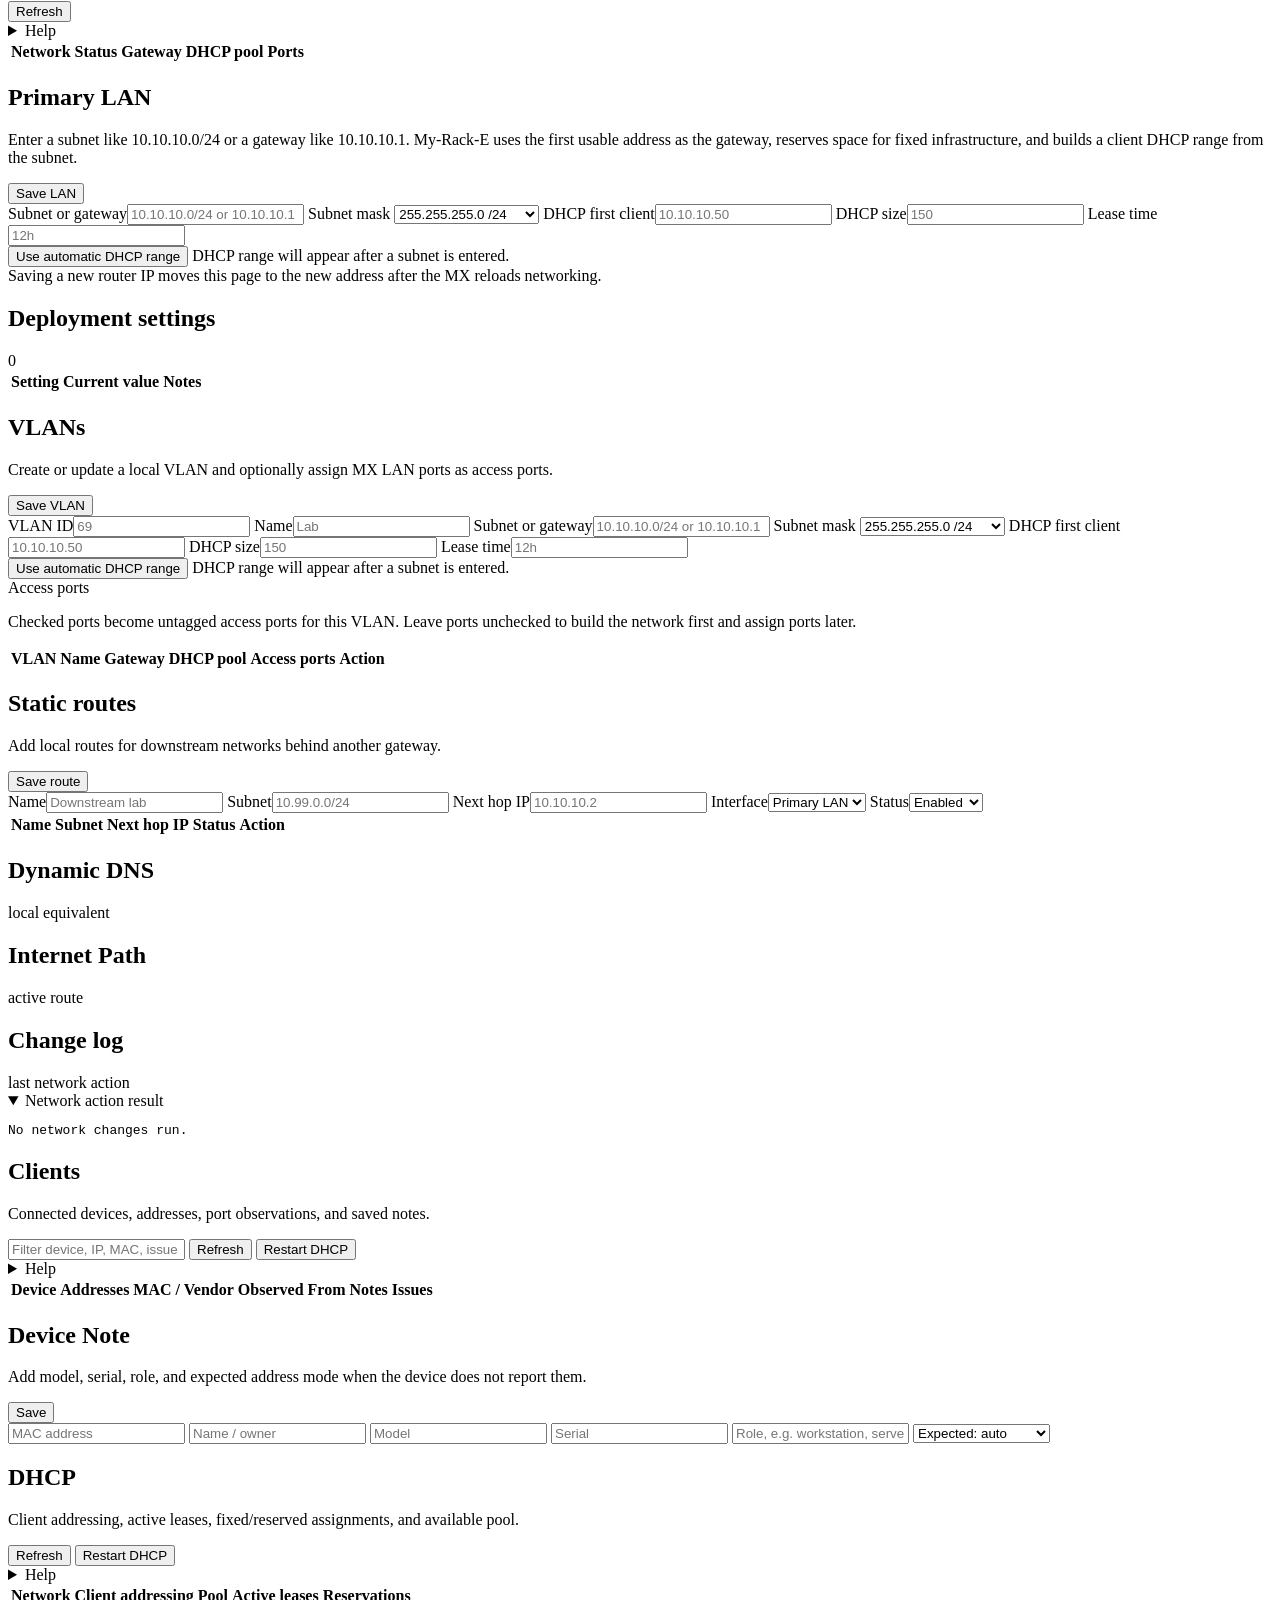
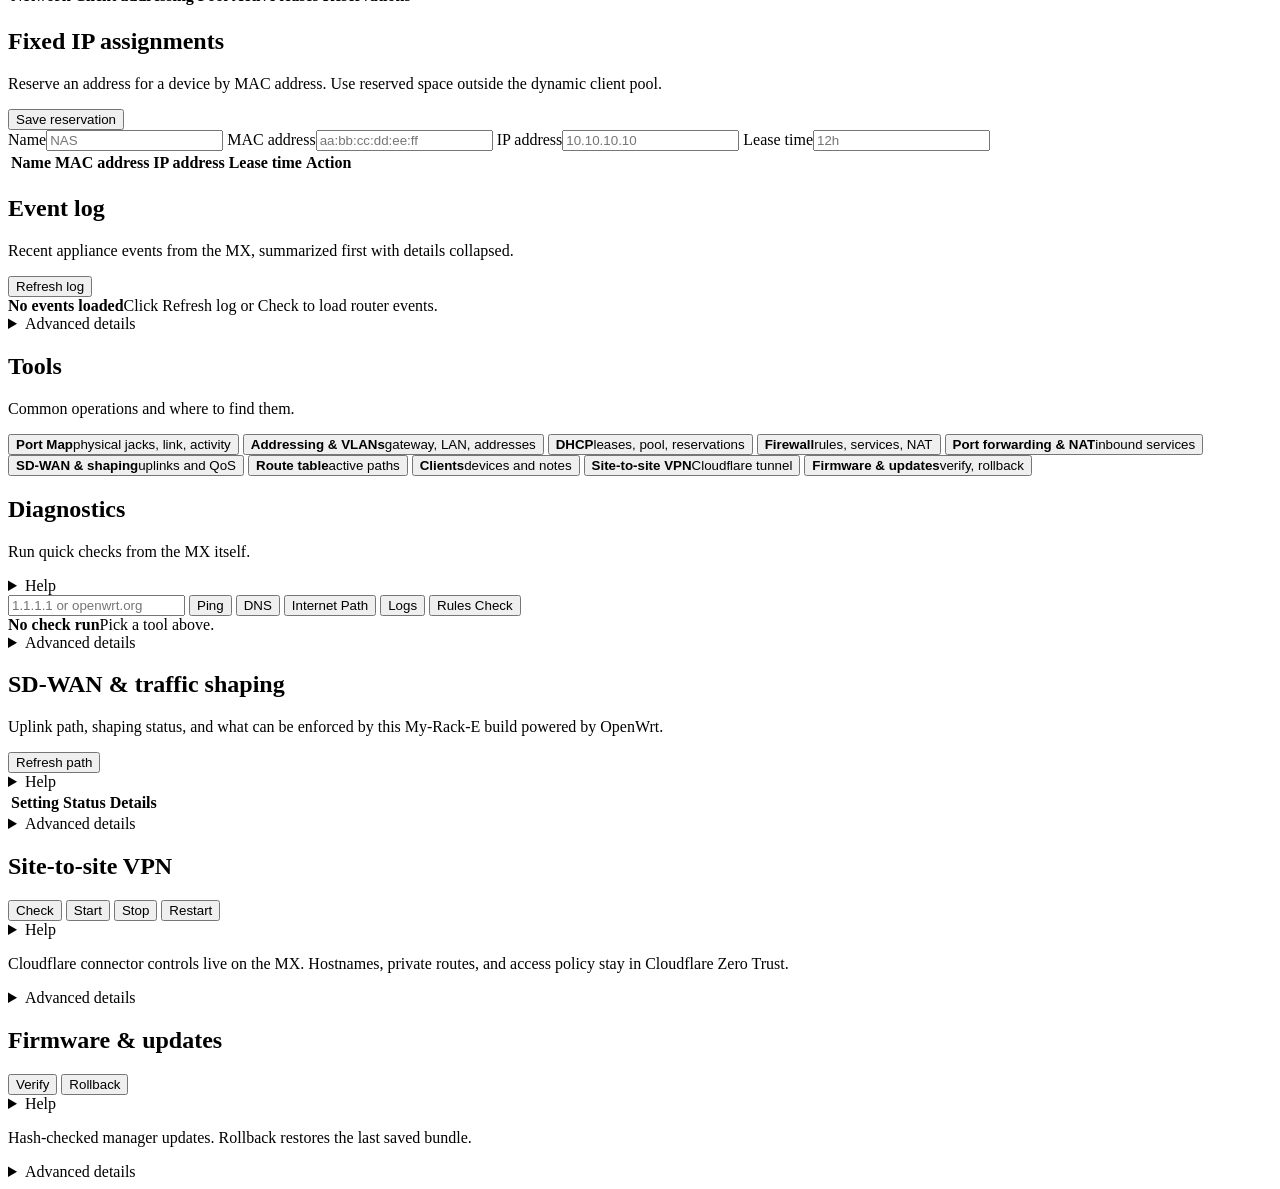
==== commit 664b8860: "Prepare repository for public release Refresh public-facing docs and setup screenshots, replace info" ====
--- a/router-manager/www/mx65/index.html
+++ b/router-manager/www/mx65/index.html
@@ -274,7 +274,7 @@
                   <input id="outboundRuleIdInput" type="hidden" />
                   <label><span>Policy</span><select id="outboundPolicyInput"><option value="deny">Deny</option><option value="allow">Allow</option></select></label>
                   <label><span>Protocol</span><select id="outboundProtocolInput"><option value="any">Any</option><option value="tcp">TCP</option><option value="udp">UDP</option><option value="icmp">ICMP</option></select></label>
-                  <label><span>Source</span><input id="outboundSourceInput" placeholder="Any or 10.69.69.0/24" /></label>
+                  <label><span>Source</span><input id="outboundSourceInput" placeholder="Any or 10.10.10.0/24" /></label>
                   <label><span>Destination</span><input id="outboundDestinationInput" placeholder="Any or 1.1.1.1/32" /></label>
                   <label><span>Destination port</span><input id="outboundDestPortInput" placeholder="Any, 443, or 8000-8090" /></label>
                   <label><span>Comment</span><input id="outboundCommentInput" placeholder="Block direct admin access" /></label>
@@ -315,7 +315,7 @@
               <label><span>Uplink</span><select id="forwardUplinkInput"><option value="both">Both Internet uplinks</option></select></label>
               <label><span>Protocol</span><select id="forwardProtocolInput"><option value="tcp">TCP</option><option value="udp">UDP</option><option value="tcpudp">TCP and UDP</option></select></label>
               <label><span>Public port</span><input id="forwardPublicPortInput" inputmode="numeric" placeholder="443" /></label>
-              <label><span>LAN host IP</span><input id="forwardLanIpInput" inputmode="decimal" placeholder="10.69.69.10" /></label>
+              <label><span>LAN host IP</span><input id="forwardLanIpInput" inputmode="decimal" placeholder="10.10.10.10" /></label>
               <label><span>Local port</span><input id="forwardLocalPortInput" inputmode="numeric" placeholder="443" /></label>
               <label><span>Allowed remote IPs</span><input id="forwardAllowedIpsInput" placeholder="Any or 203.0.113.10/32" /></label>
               <label><span>Status</span><select id="forwardEnabledInput"><option value="1">Enabled</option><option value="0">Disabled</option></select></label>
@@ -365,12 +365,12 @@
               <div class="surface-head">
                 <div>
                   <h2>Primary LAN</h2>
-                  <p class="note">Enter a subnet like 10.69.69.0/24 or a gateway like 10.69.69.1. My-Rack-E uses the first usable address as the gateway, reserves space for fixed infrastructure, and builds a client DHCP range from the subnet.</p>
+                  <p class="note">Enter a subnet like 10.10.10.0/24 or a gateway like 10.10.10.1. My-Rack-E uses the first usable address as the gateway, reserves space for fixed infrastructure, and builds a client DHCP range from the subnet.</p>
                 </div>
                 <button id="saveLanBtn" class="primary">Save LAN</button>
               </div>
               <div class="config-form">
-                <label><span>Subnet or gateway</span><input id="lanIpInput" inputmode="decimal" placeholder="10.69.69.0/24 or 10.69.69.1" /></label>
+                <label><span>Subnet or gateway</span><input id="lanIpInput" inputmode="decimal" placeholder="10.10.10.0/24 or 10.10.10.1" /></label>
                 <label><span>Subnet mask</span>
                   <select id="lanMaskInput">
                     <option value="255.255.255.0">255.255.255.0 /24</option>
@@ -380,7 +380,7 @@
                     <option value="255.255.255.192">255.255.255.192 /26</option>
                   </select>
                 </label>
-                <label><span>DHCP first client</span><input id="lanDhcpStartInput" inputmode="decimal" placeholder="10.69.69.50" /></label>
+                <label><span>DHCP first client</span><input id="lanDhcpStartInput" inputmode="decimal" placeholder="10.10.10.50" /></label>
                 <label><span>DHCP size</span><input id="lanDhcpLimitInput" inputmode="numeric" placeholder="150" /></label>
                 <label><span>Lease time</span><input id="lanLeaseInput" placeholder="12h" /></label>
               </div>
@@ -413,7 +413,7 @@
               <div class="config-form">
                 <label><span>VLAN ID</span><input id="vlanIdInput" inputmode="numeric" placeholder="69" /></label>
                 <label><span>Name</span><input id="vlanNameInput" placeholder="Lab" /></label>
-                <label><span>Subnet or gateway</span><input id="vlanIpInput" inputmode="decimal" placeholder="10.69.69.0/24 or 10.69.69.1" /></label>
+                <label><span>Subnet or gateway</span><input id="vlanIpInput" inputmode="decimal" placeholder="10.10.10.0/24 or 10.10.10.1" /></label>
                 <label><span>Subnet mask</span>
                   <select id="vlanMaskInput">
                     <option value="255.255.255.0">255.255.255.0 /24</option>
@@ -423,7 +423,7 @@
                     <option value="255.255.255.192">255.255.255.192 /26</option>
                   </select>
                 </label>
-                <label><span>DHCP first client</span><input id="vlanDhcpStartInput" inputmode="decimal" placeholder="10.69.69.50" /></label>
+                <label><span>DHCP first client</span><input id="vlanDhcpStartInput" inputmode="decimal" placeholder="10.10.10.50" /></label>
                 <label><span>DHCP size</span><input id="vlanDhcpLimitInput" inputmode="numeric" placeholder="150" /></label>
                 <label><span>Lease time</span><input id="vlanLeaseInput" placeholder="12h" /></label>
               </div>
@@ -456,7 +456,7 @@
                 <input id="routeIdInput" type="hidden" />
                 <label><span>Name</span><input id="routeNameInput" placeholder="Downstream lab" /></label>
                 <label><span>Subnet</span><input id="routeSubnetInput" placeholder="10.99.0.0/24" /></label>
-                <label><span>Next hop IP</span><input id="routeGatewayInput" inputmode="decimal" placeholder="10.69.69.2" /></label>
+                <label><span>Next hop IP</span><input id="routeGatewayInput" inputmode="decimal" placeholder="10.10.10.2" /></label>
                 <label><span>Interface</span><select id="routeInterfaceInput"><option value="lan">Primary LAN</option></select></label>
                 <label><span>Status</span><select id="routeEnabledInput"><option value="1">Enabled</option><option value="0">Disabled</option></select></label>
               </div>
@@ -564,7 +564,7 @@
             <div class="config-form wide">
               <label><span>Name</span><input id="reservationNameInput" placeholder="NAS" /></label>
               <label><span>MAC address</span><input id="reservationMacInput" placeholder="aa:bb:cc:dd:ee:ff" /></label>
-              <label><span>IP address</span><input id="reservationIpInput" inputmode="decimal" placeholder="10.69.69.10" /></label>
+              <label><span>IP address</span><input id="reservationIpInput" inputmode="decimal" placeholder="10.10.10.10" /></label>
               <label><span>Lease time</span><input id="reservationLeaseInput" placeholder="12h" /></label>
             </div>
             <table>
